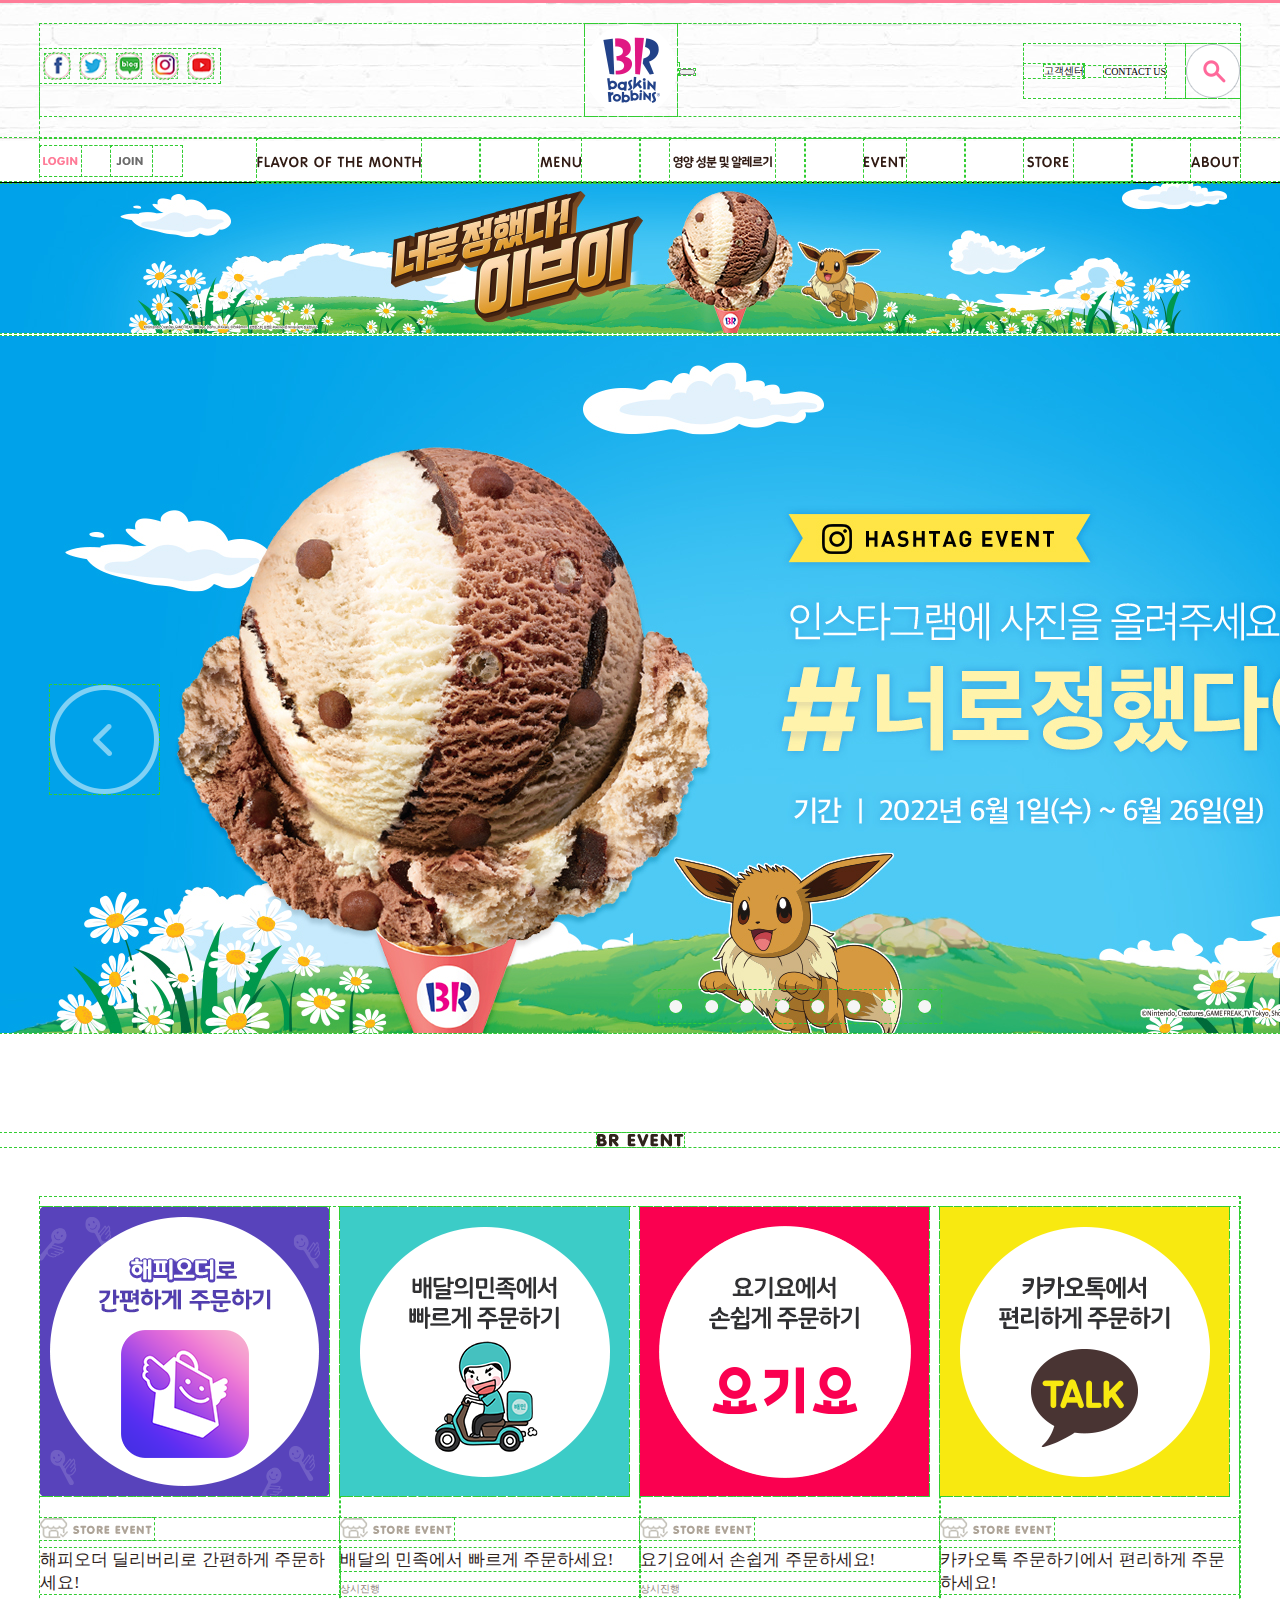
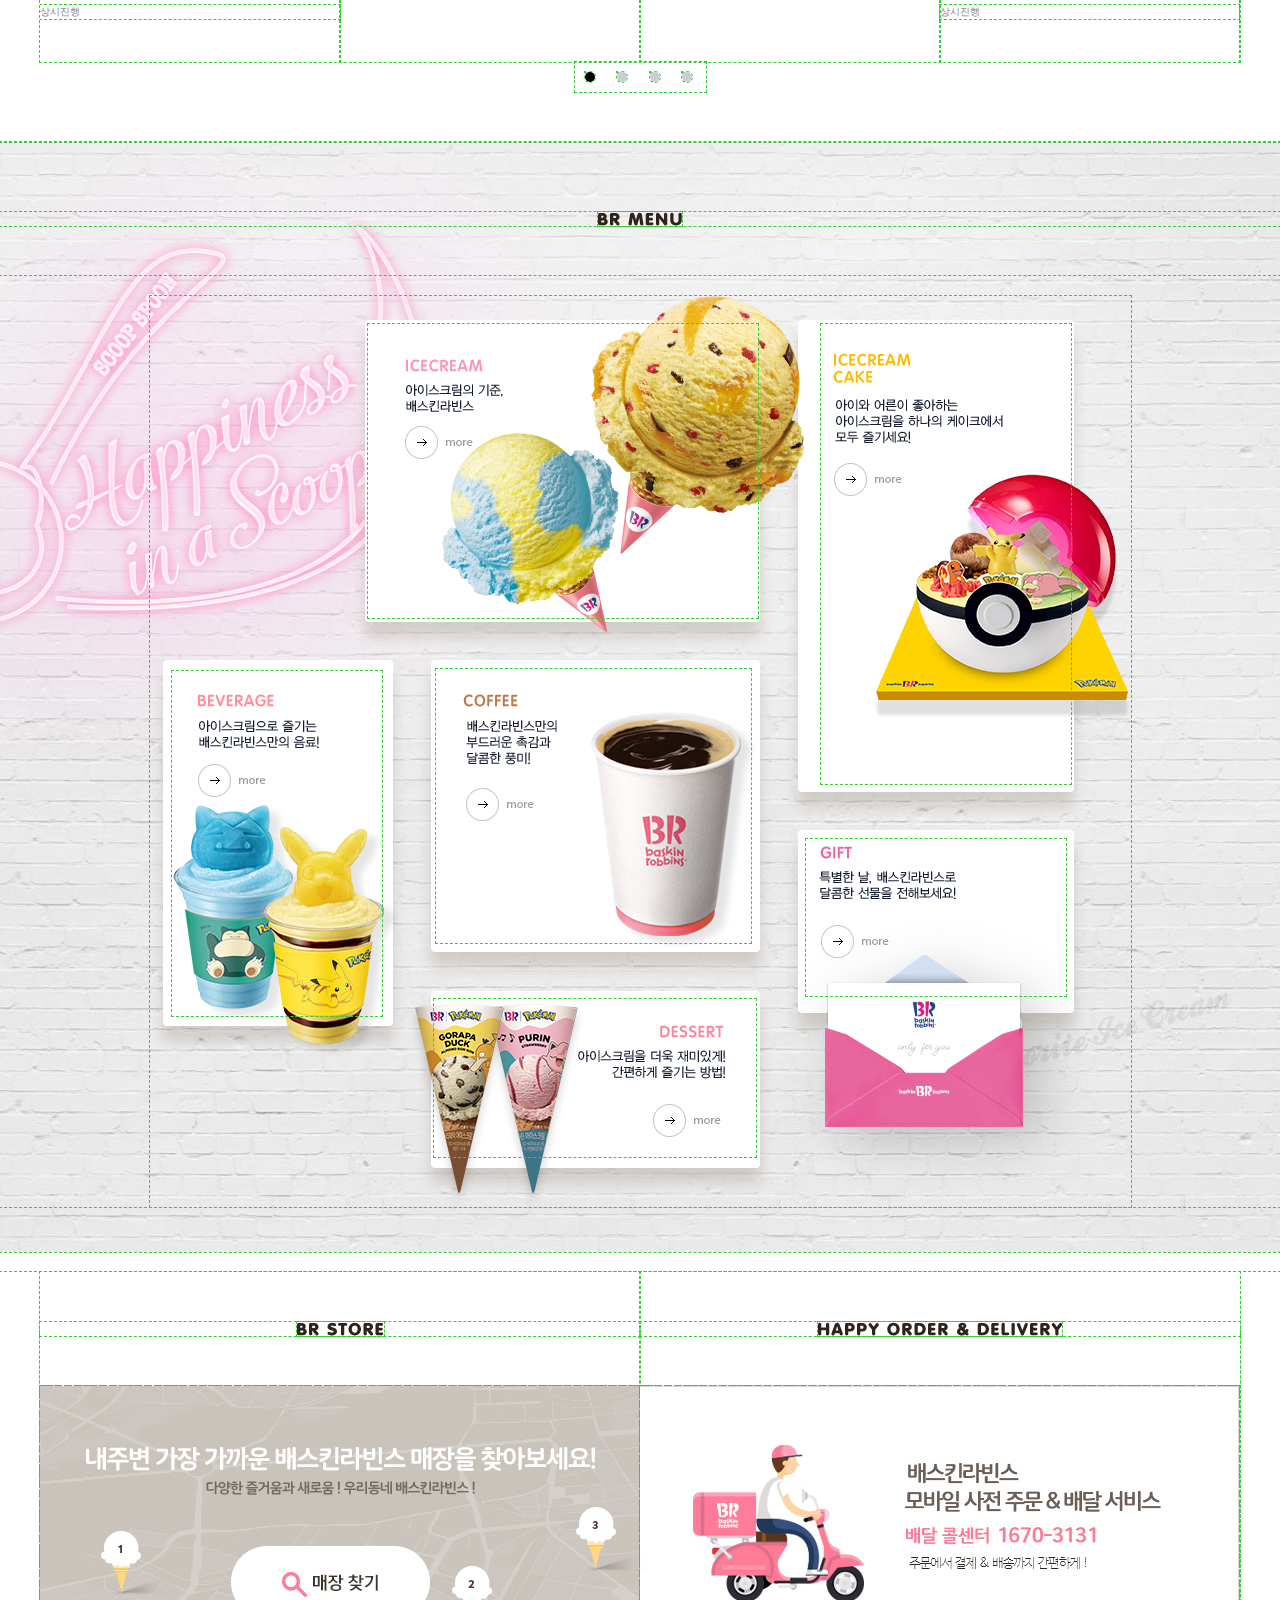
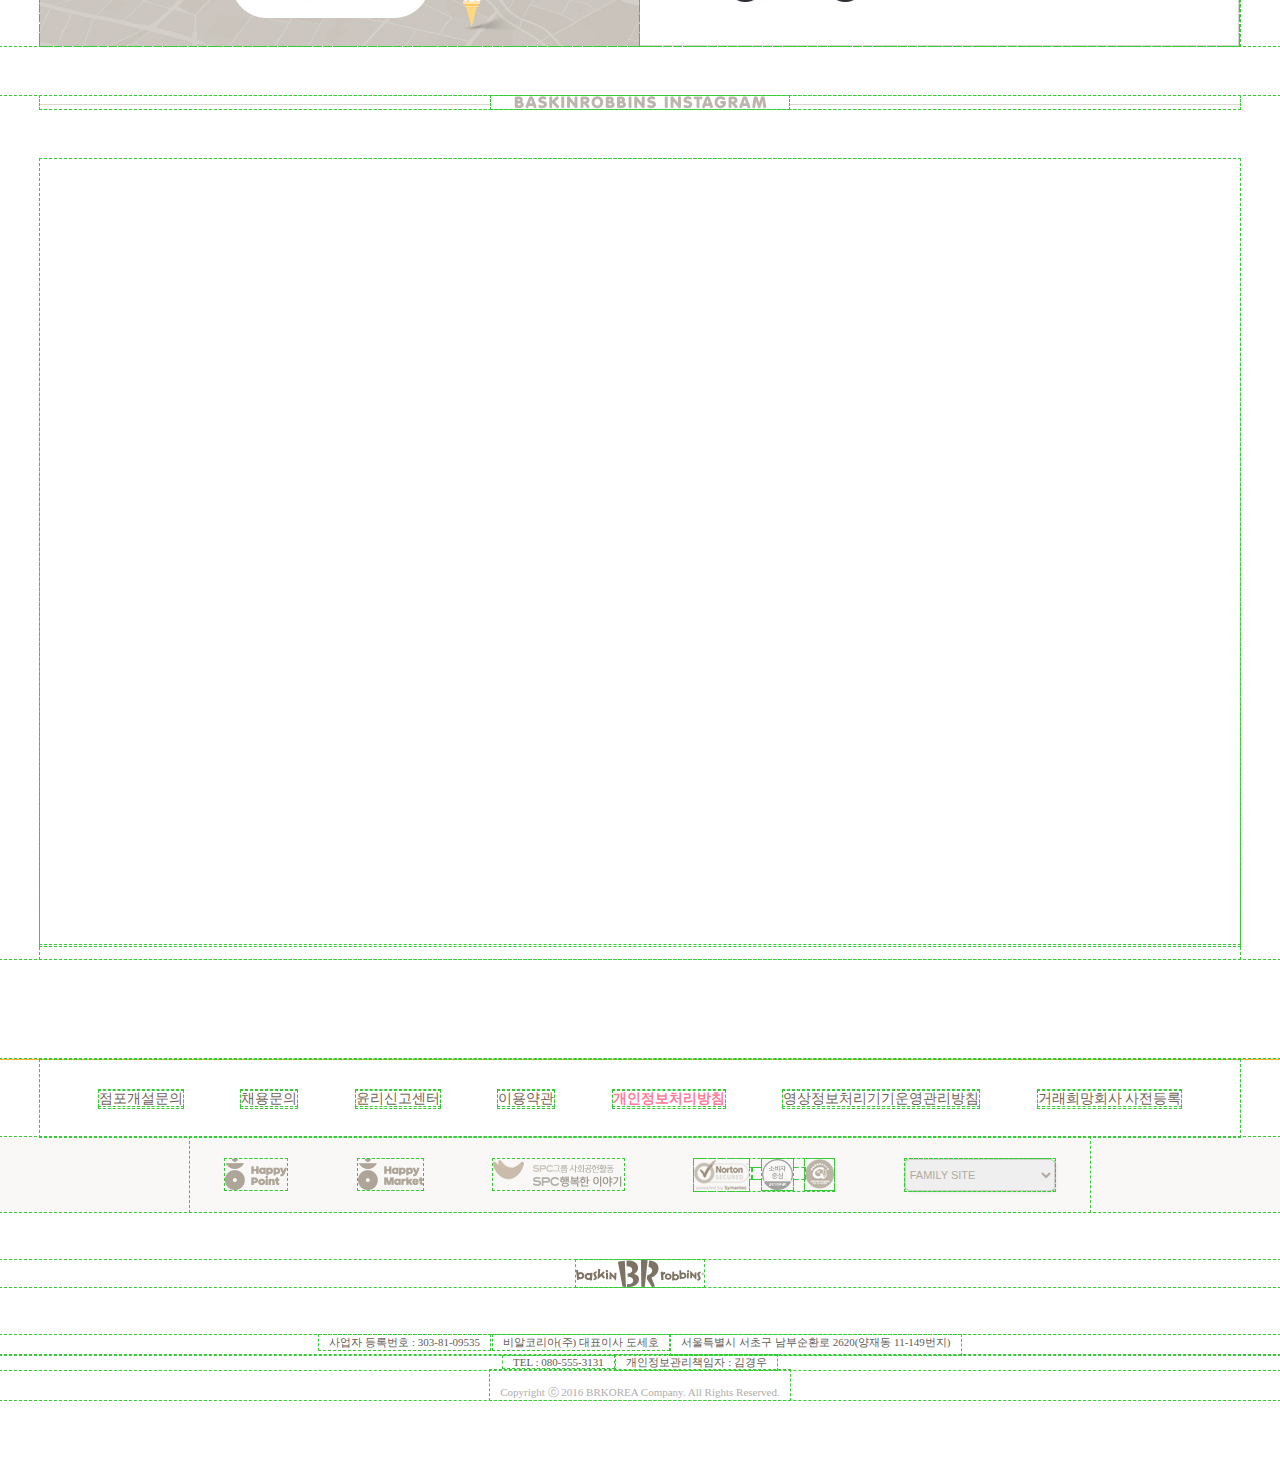
==== index _slide2.html @ e18d82a8 "0617" ====
<!DOCTYPE html>
<html lang="ko">

<head>
    <meta charset="UTF-8">
    <meta name="viewport" content="width=device-width, initial-scale=1.0">
    <title>배스킨라빈스🍧</title>
    <link rel="shortcut icon" sizes="16x16 32x32 64x64" href="./images/favicon.ico">


    <link rel="stylesheet" href="css/main_slide2.css">
    <link rel="stylesheet" href="css/media.css">
    <script src="js/eventContent.js"></script>
    <script src="js/main.js"></script>
    <script src="js/slide2.js"></script>
</head>

<body>
    <!-- 1. 상단영역 : header-->
    <div id="top">
        <header class="ibx top">
            <div class="top_area">
                <!-- 1-1. 로고이미지 -->
                <h1 id="logo">
                    <a href="index.html">
                        <img src="images/logo_baskinrobbins.png" alt="배스킨라빈스로고">
                    </a>
                    <!-- 모바일용 햄버거버튼 -->
                    <button class="ham" onclick="showGNB()"></button>
                </h1>
                <!-- 1-2. SNS : 스프라이츠 이용?-->
                <aside id="sns">
                    <ul class="clb sns">
                        <li>
                            <a href="https://www.facebook.com/baskinrobbinskr/" title="페이스북 바로가기" target="_blank">
                                <!-- 스크린 리더기가 읽을 수 있도록 설정 -->
                                <span class="ir">
                                    페이스북 바로가기
                                </span>
                            </a>
                        </li>
                        <li>
                            <a href="https://twitter.com/BaskinrobbinsKR" title="트위터 바로가기" target="_blank">
                                <span class="ir">
                                    트위터 바로가기
                                </span>
                            </a>
                        </li>
                        <li>
                            <a href="https://blog.naver.com/brgirl31" title="블로그 바로가기" target="_blank">
                                <span class="ir">
                                    블로그 바로가기
                                </span>
                            </a>
                        </li>
                        <li>
                            <a href="https://www.instagram.com/baskinrobbinskorea/" title="인스타그램 바로가기" target="_blank">
                                <span class="ir">
                                    인스타그램 바로가기
                                </span>
                            </a>
                        </li>
                        <li>
                            <a href="https://www.youtube.com/user/baskinrobbinskorea" title="유튜브 바로가기" target="_blank">
                                <span class="ir">
                                    유튜브 바로가기
                                </span>
                            </a>
                        </li>
                    </ul>
                </aside>
                <!-- 1-4. 고객센터메뉴 -->
                <!-- 1-5. 검색창 버튼 -->
                <aside class="tmenu">
                    <ul>
                        <li>
                            <a href="#">고객센터</a>
                        </li>
                        <li>
                            <a href="#">CONTACT US</a>
                        </li>
                        <li>
                            <a href="#">
                                <img src="./images/icon_search.png" alt="검색버튼">
                            </a>
                        </li>
                    </ul>
                </aside>
            </div>

            <!---------  GNB 영역 ----------->
            <div id="gnb">
                <div class="menu_area">
                    <!-- 1-3. 로그인메뉴 : 로그인, 회원가입 -->
                    <nav>
                        <ul class="member">
                            <li>
                                <a href="#">
                                    <span class="ir">
                                        로그인
                                    </span>
                                </a>
                            </li>
                            <li>
                                <a href="#">
                                    <span class="ir">
                                        회원가입
                                    </span>
                                </a>
                            </li>
                        </ul>
                    </nav>

                    <!-- 1-6. GNB메뉴 -->
                    <nav>
                        <ul class="menu">
                            <li>
                                <div class="gibx">
                                    <a href="#">
                                        <span class="ir">FLAVOR OF MONTH</span>
                                    </a>
                                </div>

                                <!-- 서브메뉴 : 이달의 메뉴 이미지  -->
                                <div class="smenu">
                                    <div>
                                        <a href="#"><img src="./images/img_monthly_fom_220531.png" alt="너로정했다이브이">
                                        </a>
                                    </div>
                                </div>

                            </li>
                            <li>
                                <div class="gibx">
                                    <a href="#">
                                        <span class="ir">MENU</span>
                                    </a>
                                </div>

                                <!-- 서브메뉴 -->
                                <div class="smenu">
                                    <ol>
                                        <li>
                                            <a href="#">아이스크림
                                            </a>
                                        </li>
                                        <li>
                                            <a href="#">아이스크림케이크
                                            </a>
                                        </li>
                                        <li>
                                            <a href="#">음료
                                            </a>
                                        </li>
                                        <li>
                                            <a href="#">커피
                                            </a>
                                        </li>
                                        <li>
                                            <a href="#">디저트
                                            </a>
                                        </li>
                                    </ol>
                                </div>

                            </li>
                            <li>
                                <div class="gibx">
                                    <a href="#">
                                        <span class="ir">영양성분 및 알레르기</span>
                                    </a>
                                </div>

                                <!-- 서브메뉴 -->
                                <div class="smenu">
                                    <ol>
                                        <li>
                                            <a href="#">아이스크림
                                            </a>
                                        </li>
                                        <li>
                                            <a href="#">음료
                                            </a>
                                        </li>
                                        <li>
                                            <a href="#">커피
                                            </a>
                                        </li>
                                    </ol>
                                </div>

                            </li>
                            <li>
                                <div class="gibx">
                                    <a href="#">
                                        <span class="ir">EVENT</span>
                                    </a>
                                </div>

                                <!-- 서브메뉴 -->
                                <div class="smenu">
                                    <ol>
                                        <li>
                                            <a href="#">진행중인이벤트
                                            </a>
                                        </li>
                                        <li>
                                            <a href="#">당첨자발표
                                            </a>
                                        </li>
                                    </ol>
                                </div>

                            </li>
                            <li>
                                <div class="gibx">
                                    <a href="#">
                                        <span class="ir">STORE</span>
                                    </a>
                                </div>

                                <!-- 서브메뉴 -->
                                <div class="smenu">
                                    <ol>
                                        <li>
                                            <a href="#">매장찾기
                                            </a>
                                        </li>
                                        <li>
                                            <a href="#">고객센터
                                            </a>
                                        </li>
                                        <li>
                                            <a href="#">단체주문
                                            </a>
                                        </li>
                                    </ol>
                                </div>

                            </li>
                            <li>
                                <div class="gibx">
                                    <a href="#">
                                        <span class="ir">ABOUT</span>
                                    </a>
                                </div>

                                <!-- 서브메뉴 -->
                                <div class="smenu last">
                                    <ol>
                                        <li>
                                            <a href="#">공지사항
                                            </a>
                                        </li>
                                        <li>
                                            <a href="#">보도자료
                                            </a>
                                        </li>
                                        <li>
                                            <a href="#">채용정보
                                            </a>
                                        </li>
                                        <li>
                                            <a href="#">점포개설문의
                                            </a>
                                        </li>
                                        <li>
                                            <a href="#">CONTACT US
                                            </a>
                                        </li>
                                    </ol>
                                </div>
                            </li>


                            <!-- GNB 하단 레이어 -->
                            <div class="gnb_layer">
                                <div class="gnb_bg"></div>
                            </div>
                        </ul>
                    </nav>
                </div>
            </div>
            <!-- 모바일용 GNB 만들기 -->
            <div class="mgnb">
                <nav>
                    <ul>
                        <li>
                            <a href="#">
                                <span class="ir">FLAVOR OF MONTH</span>
                            </a>
                        </li>
                        <li>
                            <a href="#">
                                <span class="ir"></span>
                            </a>
                        </li>
                        <li>
                            <a href="#">
                                <span class="ir">고객센터</span>
                            </a>
                        </li>
                    </ul>
                </nav>
            </div>
        </header>
    </div>
    <!---------- 검색창 ---------------------------->
    <div id="search">
        <div class="search">
            <div class="search_bx">
                <div class="s_input">
                    <form action="process.php" method="post" class="searchBox">
                        <div class="line1">

                            <div class="ib">
                                <label for="pname" class="pname">제품명</label>
                                <select name="psel" id="psel">
                                    <option value="init">전체</option>
                                    <option value="A">아이스크림</option>
                                    <option value="B">아이스크림케이크</option>
                                    <option value="C">음료</option>
                                    <option value="D">커피</option>
                                    <option value="E">디저트</option>
                                    <option value="F">block pack</option>
                                    <option value="G">ready pack</option>
                                </select>
                                <input type="text" name="pname" id="pname" maxlength="20">
                            </div>

                            <div class="ib">
                                <label for="hashtag" class="hashtag">해시태그</label>

                                <input type="text" name="hashtag" id="hashtag">
                                <div class="htit">
                                    <span>
                                        <a href="#">#너로정했다이브이</a>
                                        <a href="#">#이상해씨멜론블라스트</a>
                                        <a href="#">#푸린피치블라스트</a>
                                        <a href="#">#포켓몬더블쿠키샌드</a>
                                    </span>
                                </div>

                            </div>

                        </div>
                        <div class="line2">
                            <div class="ib"><span>알레르기 성분</span></div>
                            <div class="ib chbx">
                                <input type="checkbox" name="egg" id="egg">
                                <label for="egg" class="al">계란</label>
                                <input type="checkbox" name="bean" id="bean">
                                <label for="bean" class="al">대두</label>
                                <input type="checkbox" name="pork" id="pork">
                                <label for="pork" class="al">돼지고기</label>
                                <input type="checkbox" name="peanut" id="peanut">
                                <label for="peanut" class="al">땅콩</label>

                                <input type="checkbox" name="wheat" id="wheat">
                                <label for="wheat" class="al">밀</label>
                                <input type="checkbox" name="peach" id="peach">
                                <label for="peach" class="al">복숭아</label>
                                <input type="checkbox" name="milk" id="milk">
                                <label for="milk" class="al">우유</label>
                                <input type="checkbox" name="none" id="none">
                                <label for="none" class="al">없음</label>
                            </div>
                        </div>


                        <div class="sbtn">
                            <button type="submit">검색</button>
                        </div>
                    </form>
                </div>
            </div>
        </div>
    </div>
    <!----------------------------------------------->

    <!--  메인영역 : main -->
    <div id="cont">
        <main class="ibx cont">
            <!-- 2. 상단 배너 영역 -->
            <div>
                <!-- 2-1. 상단 띠배너 -->
                <div id="main_banner">
                    <a href="#">
                        <!-- <span class="ir">상단띠배너 - 이달의 맛</span> -->
                        <!-- <img src="images/main_banner_june.jpg" alt="이달의맛 배너"> -->
                        <img src="images_m/m_banner_june.jpg" alt="이달의맛 배너">
                    </a>
                </div>
                <!-- 2-2. 슬라이드배너(빌보드배너) -->
                <div id="slide_banner">
                    <section>
                        <!-- 2-2. 슬라이드 배너 이미지 -->
                        <!--슬라이드-->
                        <ul id="slide">
                            <li><img src="images/slide_banner1.png" alt="slide"></li>
                            <li><img src="images/slide_banner2.png" alt="slide"></li>
                            <li><img src="images/slide_banner3.png" alt="slide"></li>
                            <li><img src="images/slide_banner4.png" alt="slide"></li>
                            <li><img src="images/slide_banner5.png" alt="slide"></li>
                            <li><img src="images/slide_banner6.png" alt="slide"></li>
                            <li><img src="images/slide_banner7.png" alt="slide"></li>
                            <li><img src="images/slide_banner8.png" alt="slide"></li>
                        </ul>
                        <!-- 2-3. 좌/우 버튼 -->
                        <div class="abtn">
                            <!-- 이전 버튼 -->
                            <a href="#">
                                <img src="./images/btn_banner_prev.png" alt="이전 버튼">
                            </a>
                            <!-- 이후 버튼 -->
                            <a href="#" class="ab2">
                                <img src="./images/btn_banner_next.png" alt="이후 버튼">
                            </a>
                        </div>
                        <!-- 2-4. 하단 인디케이터 -->
                        <div class="indic">
                            <a href="#">
                                <span class="ir">1번 인디케이터</span>
                            </a>
                            <a href="#">
                                <span class="ir">2번 인디케이터</span>
                            </a>
                            <a href="#">
                                <span class="ir">3번 인디케이터</span>
                            </a>
                            <a href="#">
                                <span class="ir">4번 인디케이터</span>
                            </a>
                            <a href="#">
                                <span class="ir">5번 인디케이터</span>
                            </a>
                            <a href="#">
                                <span class="ir">6번 인디케이터</span>
                            </a>
                            <a href="#">
                                <span class="ir">7번 인디케이터</span>
                            </a>
                            <a href="#">
                                <span class="ir">8번 인디케이터</span>
                            </a>
                        </div>
                    </section>

                </div>
            </div>

            <!-- 3. 이벤트 컨텐츠 -->
            <article class="event">
                <!-- 3-1. 이벤트 타이틀 -->
                <h2>
                    <img src="./images/h_event.png" alt="이벤트">
                </h2>

                <!-- 3-2,3-3. 이벤트 이미지,내용 -->
                <div class="event_list">
                    <!-- 1번째 버튼 -->
                    <ul>
                        <li>
                            <a href="#">
                                <img src="./images/banner_delivery.png" alt="해피오더">
                                <span class="type">
                                    <img src="./images/stit_store.gif" alt="store event">
                                </span>
                                <span class="title">해피오더 딜리버리로 간편하게 주문하세요!</span>
                                <span class="period">상시진행</span>
                            </a>
                        </li>
                        <li>
                            <a href="#">
                                <img src="./images/banner_delivery_bm.png" alt="배달의민족">
                                <span class="type">
                                    <img src="./images/stit_store.gif" alt="store event">
                                </span>
                                <span class="title">배달의 민족에서 빠르게 주문하세요!</span>
                                <span class="period">상시진행</span>
                            </a>
                        </li>
                        <li>
                            <a href="#">
                                <img src="./images/banner_delivery_ygy.png" alt="요기요">
                                <span class="type">
                                    <img src="./images/stit_store.gif" alt="store event">
                                </span>
                                <span class="title">요기요에서 손쉽게 주문하세요!</span>
                                <span class="period">상시진행</span>
                            </a>
                        </li>
                        <li>
                            <a href="#">
                                <img src="images/banner_delivery_kakao.png" alt="카카오톡">
                                <span class="type">
                                    <img src="./images/stit_store.gif" alt="store event">
                                </span>
                                <span class="title">카카오톡 주문하기에서 편리하게 주문하세요!</span>
                                <span class="period">상시진행</span>
                            </a>
                        </li>
                    </ul>
                    <!-- 2번째 버튼 -->
                    <ul>
                        <li>
                            <a href="#">
                                <img src="images/banner2_1.png" alt="제주빙수3종">
                                <span class="type">
                                    <img src="./images/stit_store.gif" alt="store event">
                                </span>
                                <span class="title">배스킨라빈스 제주 빙수 3종 출시!</span>
                                <span class="period">상시진행</span>
                            </a>
                        </li>
                        <li>
                            <a href="#">
                                <img src="images/banner2_2.png" alt="기아멤버스할인">
                                <span class="type">
                                    <img src="./images/stit_store.gif" alt="store event">
                                </span>
                                <span class="title">기아 멤버스 최대 50% 제휴 혜택</span>
                                <span class="period">상시진행</span>
                            </a>
                        </li>
                        <li>
                            <a href="#">
                                <img src="images/banner2_3.png" alt="제휴혜택">
                                <span class="type">
                                    <img src="./images/stit_online.gif" alt="store event">
                                </span>
                                <span class="title">2022 배스킨라빈스 특별한 제휴혜택</span>
                                <span class="period">상시진행</span>
                            </a>
                        </li>
                        <li>
                            <a href="#">
                                <img src="images/banner2_4.png" alt="콜드브루오트라떼">
                                <span class="type">
                                    <img src="./images/stit_online.gif" alt="store event">
                                </span>
                                <span class="title">고소한 오트밀크와 깔끔한 콜드브루의 만남, 콜드브루 오트라떼 출시</span>
                                <span class="period">상시진행</span>
                            </a>
                        </li>
                    </ul>
                    <!-- 3번째 버튼 -->
                    <ul>
                        <li>
                            <a href="#">
                                <img src="./images/banner3_1.png" alt="KT할인">
                                <span class="type">
                                    <img src="./images/stit_store.gif" alt="store event">
                                </span>
                                <span class="title">KT 멤버십 고객이라면 누구나 파인트 30% 할인!</span>
                                <span class="period">상시진행</span>
                            </a>
                        </li>
                        <li>
                            <a href="#">
                                <img src="./images/banner3_2.png" alt="Mpoint 50%사용">
                                <span class="type">
                                    <img src="./images/stit_store.gif" alt="store event">
                                </span>
                                <span class="title">현대카드 M포인트 50% 사용</span>
                                <span class="period">상시진행</span>
                            </a>
                        </li>
                        <li>
                            <a href="#">
                                <img src="images/banner3_3.png" alt="배스킨라빈체">
                                <span class="type">
                                    <img src="./images/stit_store.gif" alt="store event">
                                </span>
                                <span class="title">2018 한글날 기념 무료 글꼴 공개! 배스킨라빈스체</span>
                                <span class="period">상시진행</span>
                            </a>
                        </li>
                        <li>
                            <a href="#">
                                <img src="./images/banner3_4.png" alt="텀블러할인">
                                <span class="type">
                                    <img src="./images/stit_online.gif" alt="store event">
                                </span>
                                <span class="title">1회용 컵 사용 줄이기 안내</span>
                                <span class="period">상시진행</span>
                            </a>
                        </li>
                    </ul>

                    <!-- 4번째 버튼 -->
                    <ul>
                        <li>
                            <a href="#">
                                <img src="./images/banner4.png" alt="BEST 칭찬 점포">
                                <span class="type">
                                    <img src="./images/stit_store.gif" alt="store event">
                                </span>
                                <span class="title">2022년 1분기 고객 BEST 칭찬점포 안내</span>
                                <span class="period"></span>
                            </a>
                        </li>
                    </ul>

                    </ul>
                </div>

                <!-- 3-4. 인디케이터 -->
                <div class="e_indi">
                    <a href="#none">
                        <span class="ir">1번</span>
                    </a>
                    <a href="#none">
                        <span class="ir">2번</span>
                    </a>
                    <a href="#none">
                        <span class="ir">3번</span>
                    </a>
                    <a href="#none">
                        <span class="ir">4번</span>
                    </a>
                </div>
            </article>

            <!-- 3-5. 메뉴컨텐츠 : 메뉴이동 영역 -->
            <article class="menu_ct">
                <!-- 타이틀 -->

                <h2>
                    <img src="./images/h_menu.png" alt="메뉴타이틀">
                </h2>

                <!-- 이미지 영역 -->
                <div class="m_img">
                    <div class="mbx">
                        <img src="./images/img_menu_list_220429.png" alt="메뉴리스트 이미지">
                        <a href="#" class="icecream"></a>
                        <a href="#" class="cake"></a>
                        <a href="#" class="beverage"></a>
                        <a href="#" class="coffee"></a>
                        <a href="#" class="gift"></a>
                        <a href="#" class="dessert"></a>
                    </div>
                </div>

            </article>

            <!-- 스토어 & 딜리버리 영역 -->
            <article id="str_dv">
                <div class="clb str_dv">
                    <section class="store">
                        <h2>
                            <img src="./images/h_store.png" alt="스토어 타이틀">
                        </h2>
                        <div class="sd_img">
                            <a href="#">
                                <img src="./images/img_store.jpg" alt="매장찾기">
                            </a>
                        </div>
                    </section>
                    <section class="delievery">
                        <h2>
                            <img src="./images/h_happyorder_delivery.png" alt="해피오더딜리버리 타이틀">
                        </h2>
                        <div class="sd_img">
                            <a href="#">
                                <img src="./images/img_happyorder_delivery.png" alt="해피오더딜리버리 타이틀">
                            </a>
                        </div>
                    </section>
                </div>
            </article>

            <!-- 인스타그램 -->
            <article class="insta">
                <!-- 3-8. 타이틀 영역 -->
                <div class="itit">
                    <h2>
                        <img src="./images/tit_sns.png" alt="배스킨라빈스 인스타그램">
                    </h2>
                </div>
                <div class="ict">
                    <div class="attractt-container" data-idx="0" data-code="LEDo66DdnaG4Rdw" data-board="grid">

                        <iframe title="Attractt - UGC 디지털 마케팅 솔루션" scrolling="no" frameborder="0"
                            src="https://www.attractt.com/embed/grid/LEDo66DdnaG4Rdw?loc=http://www.baskinrobbins.co.kr/&amp;target=attractt-ifm-0"
                            id="attractt-ifm-0"
                            style="width: 1200px; height: 785px; overflow: hidden; border: 0px;"></iframe></div>
                </div>

            </article>
        </main>
    </div>

    <!-- 4. 하단영역 : footer -->
    <div id="info">
        <footer class="ibx info">

            <!-- 4-1. 하단메뉴 -->
            <div class="fmenu">
                <ul>
                    <li>
                        <a href="#">점포개설문의</a>
                    </li>
                    <li>
                        <a href="#">채용문의</a>
                    </li>
                    <li>
                        <a href="#">윤리신고센터</a>
                    </li>
                    <li>
                        <a href="#">이용약관</a>
                    </li>
                    <li>
                        <a href="#">개인정보처리방침</a>
                    </li>
                    <li>
                        <a href="#">영상정보처리기기운영관리방침</a>
                    </li>
                    <li>
                        <a href="#">거래희망회사 사전등록</a>
                    </li>

                </ul>
            </div>

            <!-- 4-2. 브랜드 아이콘 -->
            <div class="bicon">
                <div class="bicon_bx">
                    <a
                        href="https://www.happypointcard.com/page/main/index.spc;jsessionid=FCBB1181C146A71AD1192E5239694E1F">
                        <img src="./images/btn_happypoint.png" alt="해피포인트">
                    </a>
                    <a href="http://m.celectory.com/mobile/gift/recommend?">
                        <img src="./images/btn_happymarket.png" alt="해피마켓">
                    </a>
                    <a href="http://www.spc.co.kr/contributionAll">
                        <img src="./images/btn_spc_story.png" alt="SPC이야기">
                    </a>
                    <div class="micon">
                        <a href="#">
                            <img src="./images/btn_norton.gif" alt="노튼">
                        </a>
                        <a href="https://www.kca.go.kr/ccm/">
                            <img src="./images/btn_ccm_2.png" alt="한국소비자원" id="ccm">
                        </a>
                        <a href="https://knqa.ksa.or.kr/knqa/2276/subview.do">
                            <img src="./images/btn_ksa.png" alt="국가품질">
                        </a>
                    </div>
                    <!-- 4-5. 패밀리사이트 바로가기 -->
                    <div class="sel">
                        <select name="Family Site" id="fs" onchange="window.open(value,'_blank');">
                            <option selected="" disabled="">FAMILY SITE</option>

                            <option value="http://www.dunkindonuts.co.kr/">던킨도너츠</option>

                            <option value="https://www.paris.co.kr/">파리바게트</option>

                            <option value="https://spcsamlip.co.kr/">삼립</option>

                            <option value="https://www.caffe-pascucci.co.kr/index.asp">파스쿠찌</option>
                        </select>
                    </div>
                </div>
            </div>

            <!-- 4-3. 하단 로고 -->
            <div class="f_logo">
                <img src="./images/footer_logo.png" alt="로고">
            </div>

            <!-- 4-4. 하단 주소정보 -->
            <div class="addr">
                <div>
                    <p>사업자 등록번호 : 303-81-09535</p>
                    <p>비알코리아(주) 대표이사 도세호</p>
                    <address>
                        서울특별시 서초구 남부순환로 2620(양재동 11-149번지)
                    </address>
                </div>
                <div>
                    <p>TEL : 080-555-3131 </p>
                    <p>개인정보관리책임자 : 김경우</p>
                </div>
                <p>Copyright ⓒ 2016 BRKOREA Company. All Rights Reserved.</p>

            </div>
        </footer>
    </div>
</body>

</html>
---- css/main_slide2.css ----
@charset "utf-8";

/* 2. 메인영역 CSS */

@import url(core.css);
@import url(common.css);
@import url(reset.css);

body *{
    outline: 1px dashed limegreen;
}

.cont{
     /* 화면채움! */
     width: auto;

     /* 높이값 변경 - 상단영역 겹치므로 뺄필요없음 */
     /* height: 100vh; */
     box-sizing: border-box;
}

/************* 상단 배너 영역 시작 **************************/
/* 2-1. 상단 띠배너 : #main_banner */
#main_banner {
    width: 100%;
    /* background-color:#00A2EA ; */
    margin-bottom: 3px;
    text-align: center;
}
#main_banner a{
    display: block;
    /* width: 1200px; */
    height: 150px;
    
    /* max-width: 100%; */
    /* margin: 0 auto; */
    /* 색이반고윙/크  */
    background: #00A2EA url(../images/main_banner_june.jpg) no-repeat 50% 0;
}

#main_banner img{
    display: none;
}
#slide_banner{
    /* position: relative; */
    /* 자식 : .slide_banner li(배너이미지), .btns(좌/우버튼) */
    width: 1600px;
    height: 697px;
    margin: 0 auto;
}
#slide_banner section {
    /*슬라이드부모*/
    position: relative;
    width: 100%;
    height: 697px;
    float: left;
    overflow: hidden;
    /*넘치는 자식요소 숨기기*/
    /*    border: 2px solid red;*/
    box-sizing: border-box;
}

/* 2-2. 슬라이드 배너 : #slide */
#slide {
    display: flex;
    /* 플렉스박스!!! */

    /*사진을 싸고 있는 슬라이드*/
    position: absolute;
    top: 0;
    left: 0;
    width: 100%;
    height: 100%;
}

#slide li {
    flex-shrink: 0;
    /* 부모박스크기만큼 줄어들지 않음 -> 0 */
    flex-basis: 100%;
    /* 가로크기를 부모박스 크기에 맞춤! */
    /* height 값은 flex박스 자식요소에서
    등분할시 자동 100%임! */
}

#slide li img {
    /*이미지는 박스에 맞춤!*/
    width: 100%;
    height: 100%;
    object-fit: cover;
    /* 이미지 비율유지 채우기! */
}

/******* 2-3. 좌/우버튼 ********/
.abtn a{
    position: absolute;
    /* 부모 : #slide_banner */
    top: 50%;
}
.abtn a:first-child{
    left: 50px;
}
.abtn a:last-child{
    right: 50px;
}

/******** 2-4. 하단 인디케이터 ********/
.indic{
    position: absolute;
    /* 부모 : #slide_banner */
    bottom: 10px;
    left: 50%;
    /* width: 300px; */
    /* height: 35px; */
    transform: translateX(-50%);
}
.indic a{
    display: inline-block;
    width: 13px;
    height: 13px;
    border-radius: 50%;
    background-color: whitesmoke;
    margin: 10px;
    cursor: auto;
    /* transition: background-color .2s, scale .2s; */
}

.indic .on{
    transform: scale(1.1);
    background-color: black;
}

/* .indic a:hover{
    transform: scale(1.1);
    background-color: black;
} */

/********************** 상단 배너 영역 끝 **********************/
/* 이벤트,메뉴,스토어딜리버리 타이틀 공통 */
article h2{
    text-align: center;
    margin: 50px 0;
}

/******** 이벤트 컨텐츠 ********/
.event{
    /* height: 800px; */
    /* -> 이벤트 이미지 조절 후 설정 */
    padding: 50px 0;
}
/* 3-1. 이벤트 타이틀 */
/* .event h2{
    text-align: center;
    margin: 50px 0;
} */

/* 3-2,3-3. 이벤트 이미지, 내용 영역 */
.event_list{
     position: relative;
    width: 1200px;
    height: 465px;
    margin: 0 auto;
    overflow: hidden;

}

.event_list ul{
    position: absolute;
    top: 0;
    left: 0;
    width: 100%;
}

.event_list ul:nth-child(1)~ul{
    position: absolute;
    top: 0;
    left: 100%;
    width: 100%;
}

.event_list li{
    float:left;
    width: 300px;
    height: 465px;
    box-sizing: border-box;
    margin-top: 10px;
}


/* 3-3. 이벤트 내용 */
.event_list span{
    display: block;
}
.event_list .type{
    margin: 22px 0 8px 0;
}
.event_list .title{
    color: #2f231c;
    font-size: 17px;
    line-height: 23px;
}
.event_list .period{
    margin: 11px 0;
    font-weight: 300;
    color: #948780;
}

/* 3-4. 이벤트 인디케이터 */
.e_indi{
    width: 131px;
    /* height: 35px; */
    margin: 0 auto;
}
.e_indi a{
    display: inline-block;
    width: 10px;
    height: 10px;
    border-radius: 50%;
    background-color: #cdccd5;
    margin: 10px;
    transition: background-color .2s, scale .2s;
}

.e_indi a:hover{
    transform: scale(1.2);
    background-color: black;
}

.event_list a>img{
    /* 속시이지 */
    transition: transform .2s ease-out ;
}

/* 이벤트 이미지 마우스 오버 */
.event_list a>img:hover{
    transform: rotate(5deg);
    animation: eventAni .4s ease-in-out .2s infinite alternate;
}

@keyframes eventAni {
    0%{
        transform: rotate(5deg);
    }
    100%{
        transform: rotate(-5deg);
    }
}

/****** 3-4. 메뉴 컨텐츠 : .menu_ct ********/

.menu_ct{
    height: 1070px;
    background: url(../images/bg_menu.jpg) no-repeat 50% 0;
    padding: 20px 0;
}
/* 메뉴 컨텐츠 타이틀  */
/* .menu_ct h2{
    text-align: center;
    margin-bottom: 70px;
} */

/* 메뉴 컨텐츠 이미지 */
.m_img{
    padding-top: 20px;
}
.m_img .mbx{
    position: relative;
    /* 자식 : a태그들 */
    width: 981px;
    height: 911px;
    margin: 0 auto;
}


/* 메뉴 컨텐츠 클릭 영역 */
.menu_ct .m_img a{
    position: absolute;
    /* 부모 : .mbx */
}

.m_img .icecream{
    top: 28px;
    left: 218px;
    width: 390px;
    height: 294px;
}

.m_img .cake{
    top: 28px;
    right: 60px;
    width: 250px;
    height: 460px;
}
.m_img .beverage{
    top: 375px;
    left: 22px;
    width: 210px;
    height: 345px;
}
.m_img .coffee{
    top: 373px;
    left: 286px;
    width: 315px;
    height: 274px;
}
.m_img .gift{
    bottom: 211px;
    right: 65px;
    width: 260px;
    height: 157px;
}
.m_img .dessert{
    bottom: 50px;
    left: 284px;
    width: 322px;
    height: 158px;
}
.m_img a:hover{
   
}

/****** 매장 & 배달 컨텐츠 영역 *******/
#str_dv{
    margin-top: 20px;
    margin-bottom: 50px;
}
.str_dv{
    width: 1200px;
    margin: 0 auto;
}

/* 3-6. 타이틀 영역 */
/* .str_dv h2{
    text-align: center;
    margin: 50px 0;
} */

/*3-7. 스토어 배달 영역 */
.str_dv section{
    width: 50%;
    float: left;
}

/********** 인스타그램 영역 ***************/
/* 3-8. 타이틀 영역 */

.insta .itit{
    position: relative;
    width: 1200px;
    margin: 0 auto;
}

.insta h2::before{
    content: '';
    display: block;
    position: absolute;
    top: 8px;
    left: 0;
    width: 100%;
    height: 1px;
    background: #dcd7d1;
    z-index: -1;
}

.insta .ict{
    height: 800px;
    max-width: 1200px;
    margin:0 auto 100px ;

}
---- css/media.css ----
@charset "utf-8";


/************** 1200px 이하 미디어쿼리 시작 **************/
@media screen and (max-width:1200px) {
.ibx{
    width: 100%;
}

 #sns,.tmenu,#gnb,.smenu {
    display: none;
}

.top {
    padding-top: 0;
    background: none;
    border-top:none;
    border-bottom: 1px solid #3f291a;
   
    box-sizing: border-box;
}
.top_area{
    height: 77px;
    width: 100%;

}

.top #logo{
    line-height: 77px;
}
#logo img{
    width: 55px;
}
/* .mgnb{
    display: block;
} */

/* 모바일용 햄버거버튼 */
.ham{
    position: absolute;
    top: 30px;
    right: 20px;
    border: none;
    width: 22px;
    height: 18px;
    background: url(../images_m/btn_menu.png) no-repeat 0 0;
    background-size: auto 18px;
  }
  /* 햄버거 버튼 모양 가상요소로 문자넣기
  이유: x버튼으로 변경가능하도록 하려고 */


}

/************** 1200px 이하 미디어쿼리 끝 **************/

@media screen and (max-width: 720px) {
    .ibx{
        max-width: 720px;
        margin: 0 auto;
    }
    #main_banner img:first-child{
        display: none;
    }
    #main_banner img:last-child{
        display: block;
        max-width: 100%;
    }
      
}
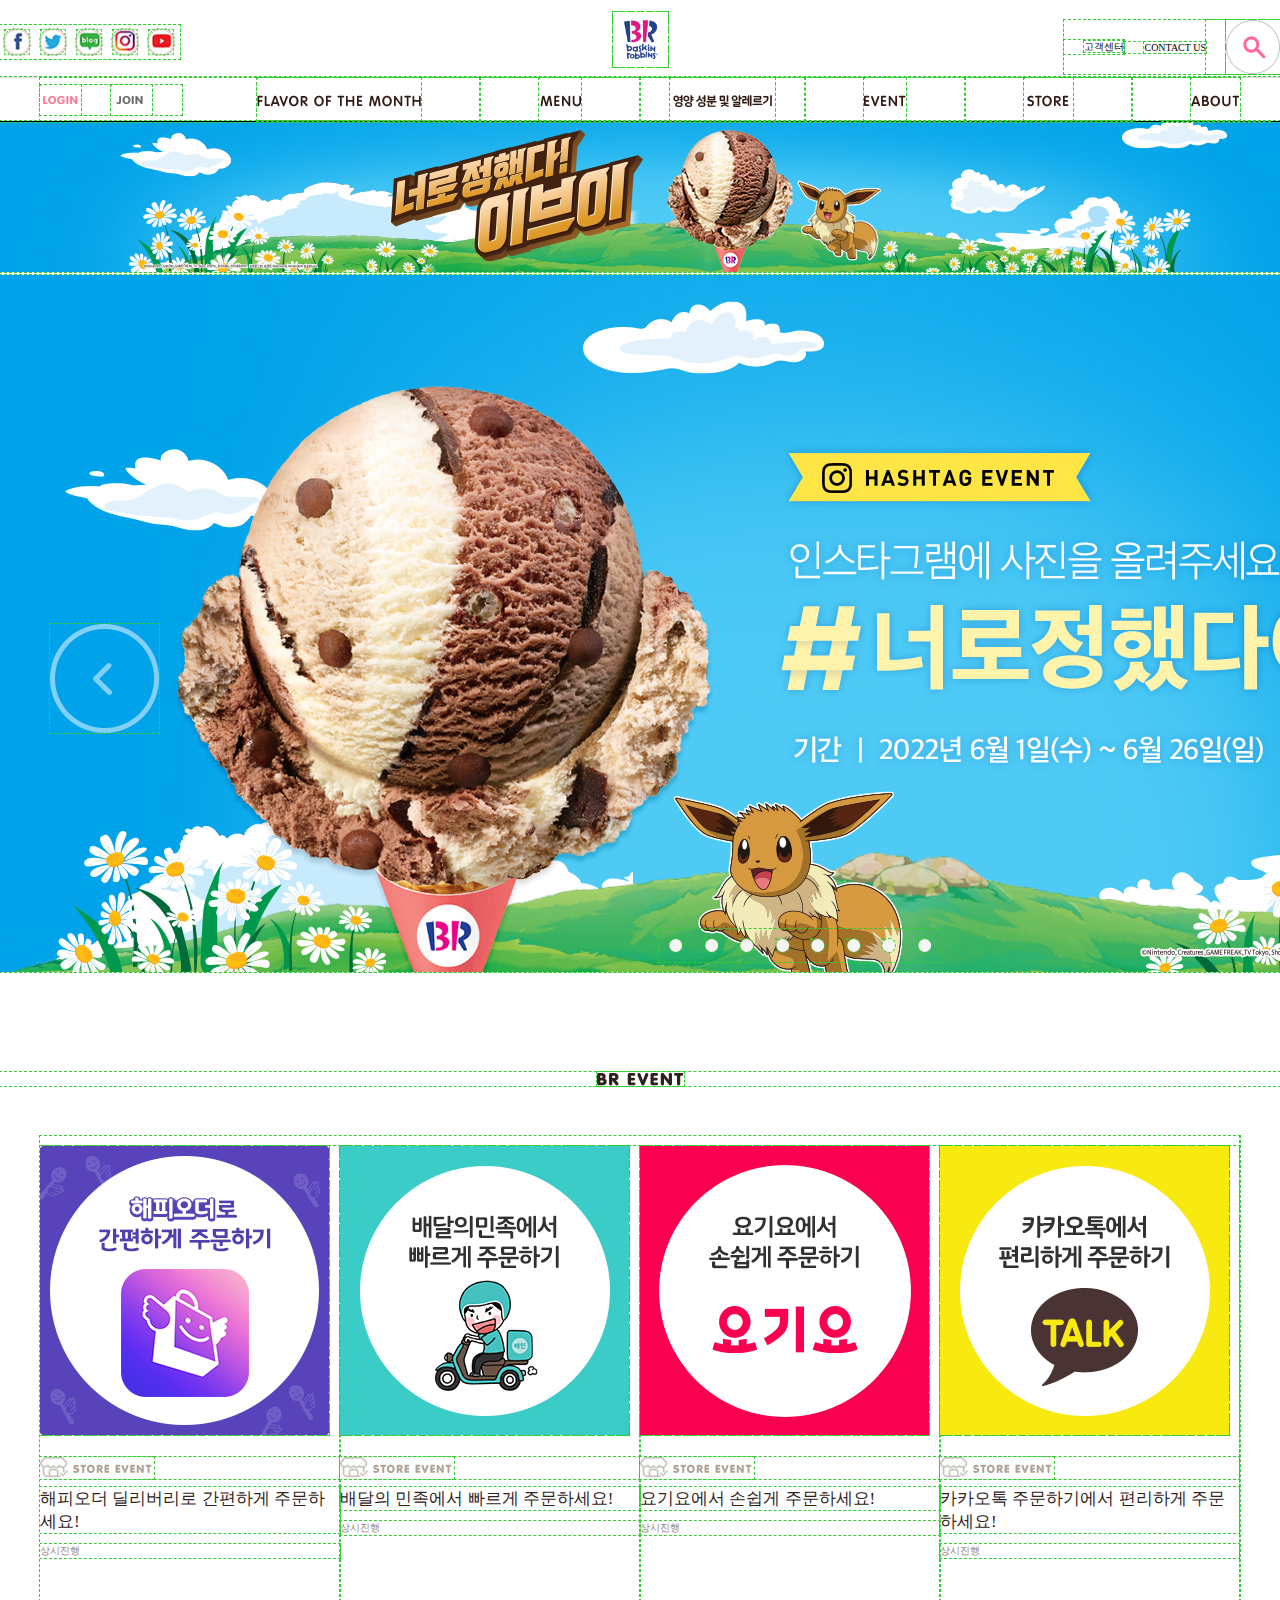
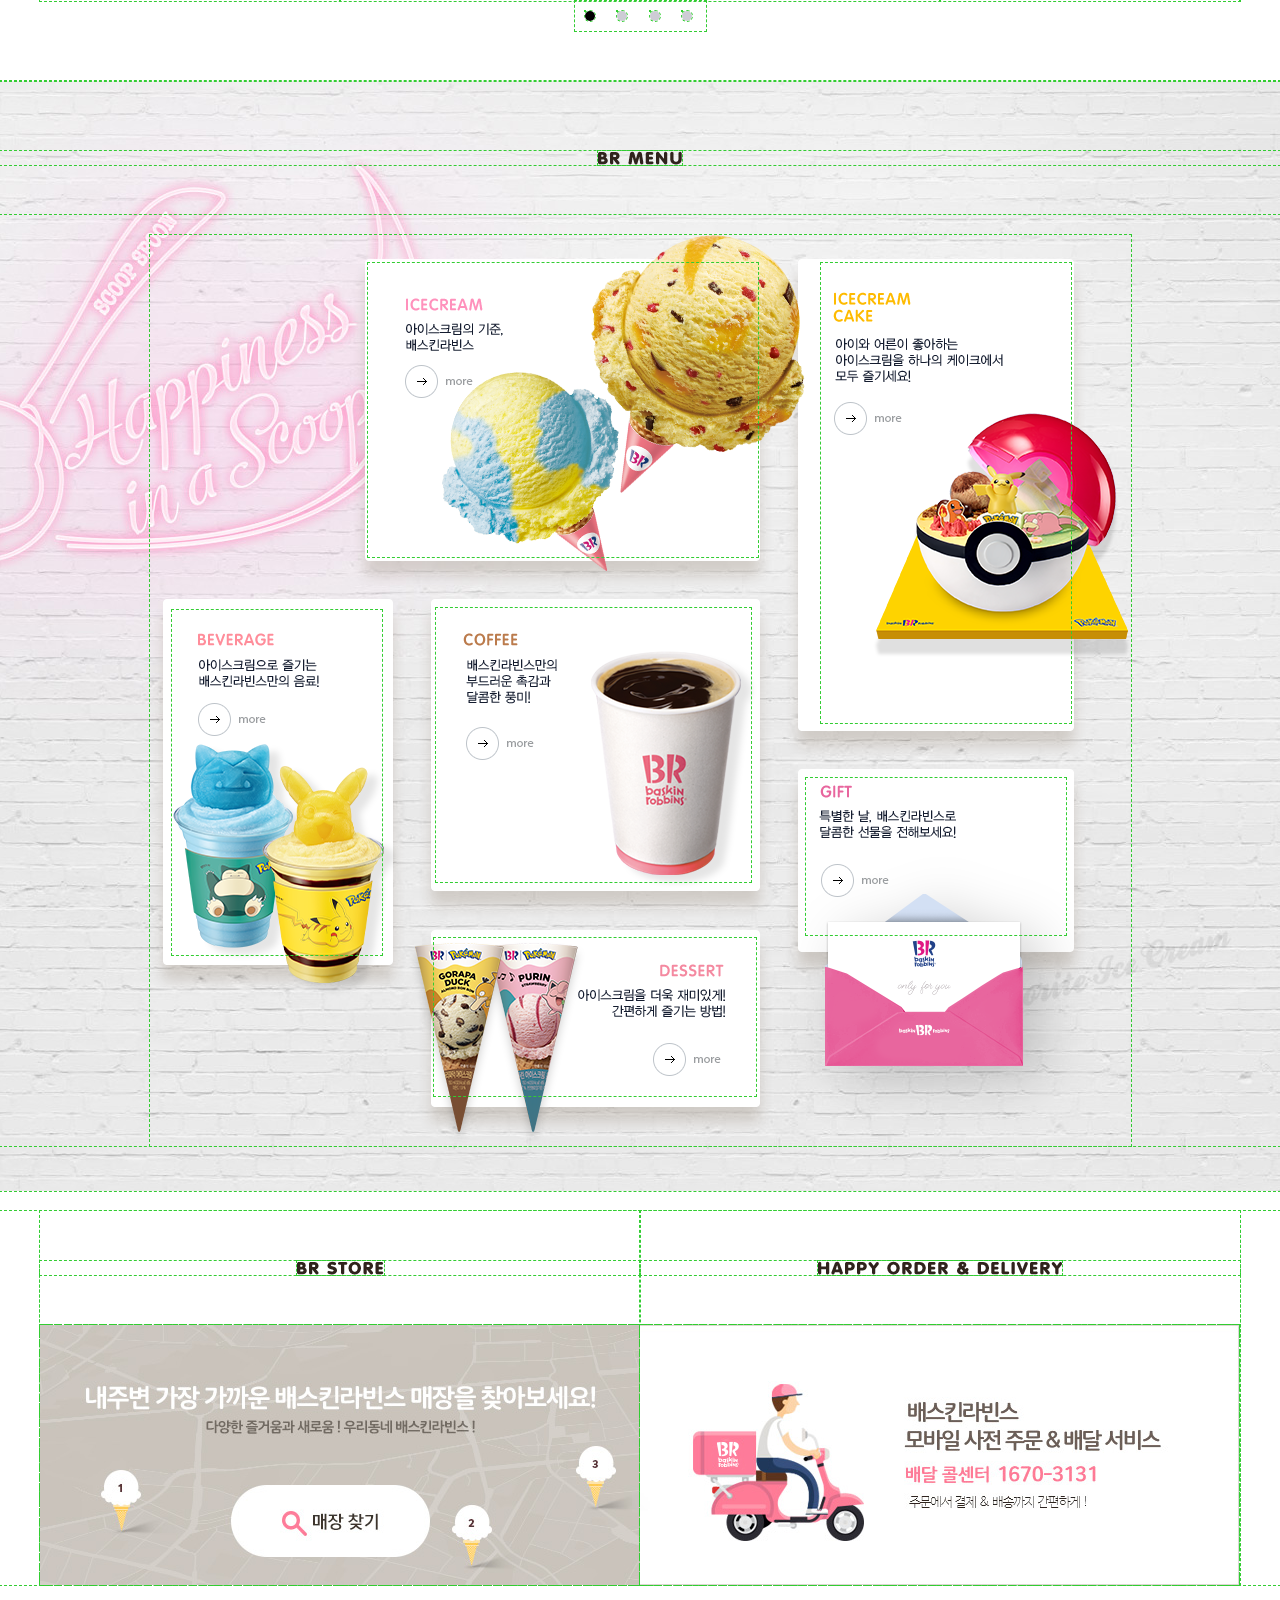
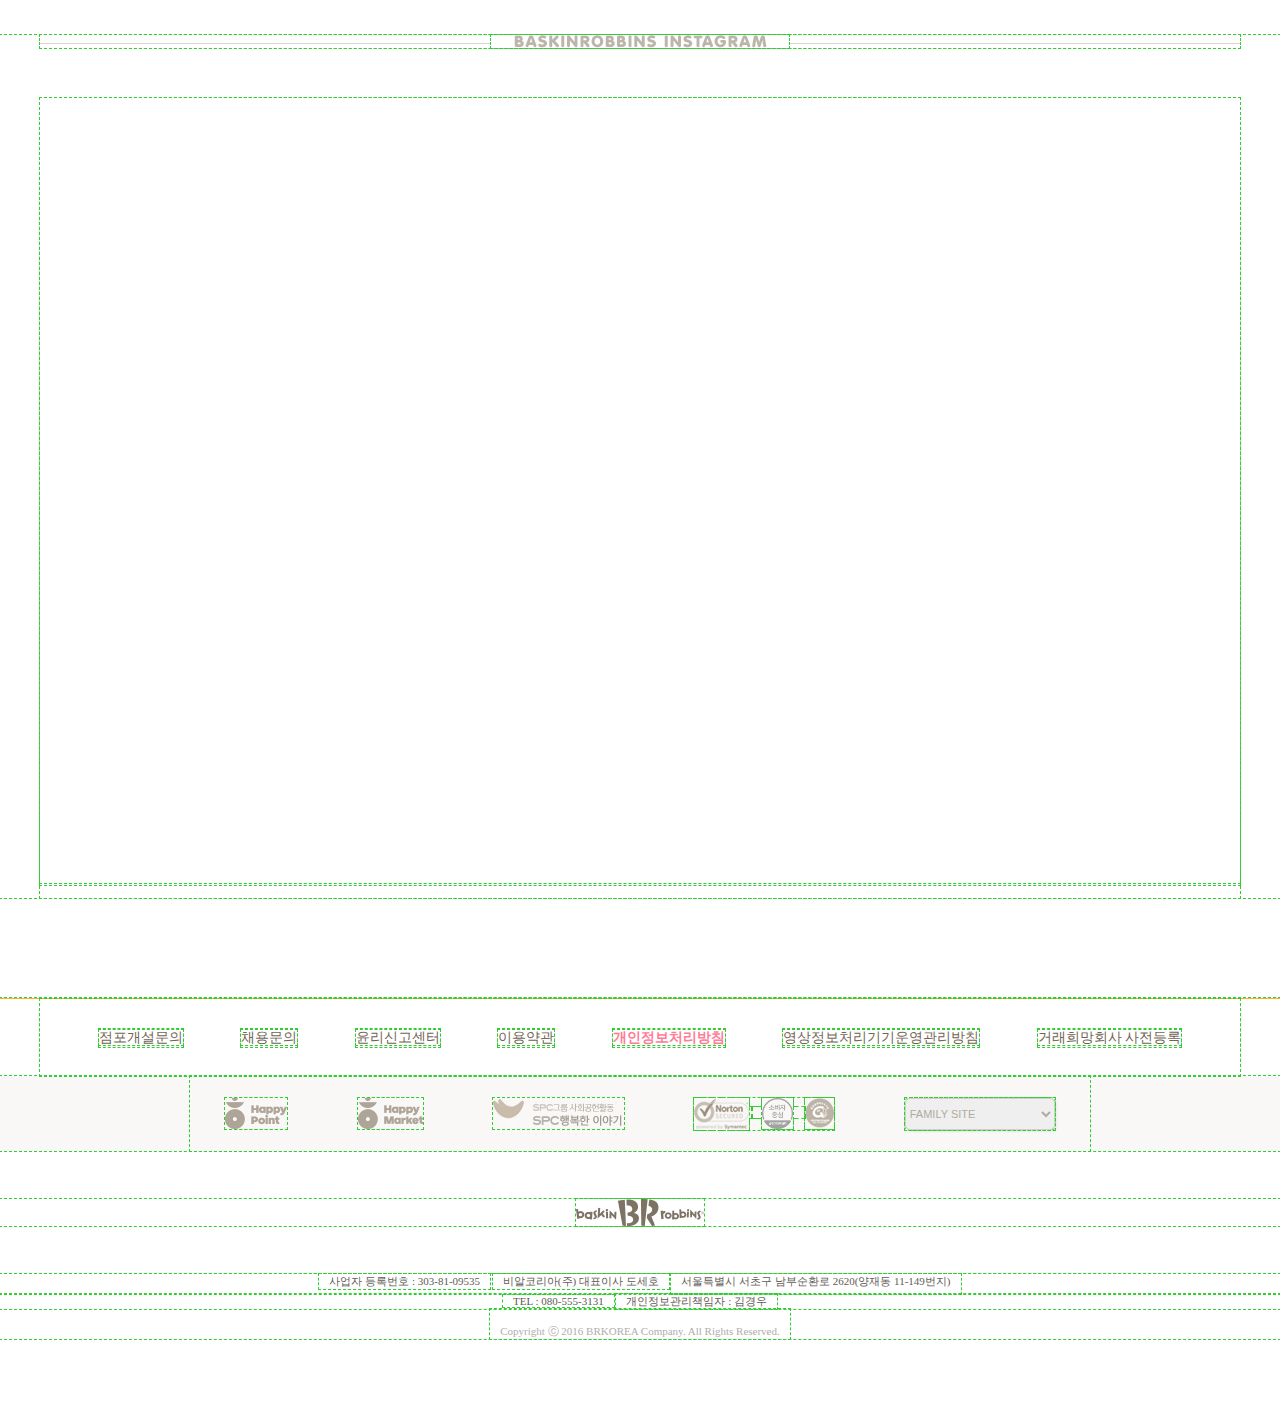
==== commit c308b667: "0620" ====
--- a/index _slide2.html
+++ b/index _slide2.html
@@ -26,7 +26,7 @@
                         <img src="images/logo_baskinrobbins.png" alt="배스킨라빈스로고">
                     </a>
                     <!-- 모바일용 햄버거버튼 -->
-                    <button class="ham" onclick="showGNB()"></button>
+                    <button class="ham on"></button>
                 </h1>
                 <!-- 1-2. SNS : 스프라이츠 이용?-->
                 <aside id="sns">
@@ -386,9 +386,9 @@
                 <!-- 2-1. 상단 띠배너 -->
                 <div id="main_banner">
                     <a href="#">
-                        <!-- <span class="ir">상단띠배너 - 이달의 맛</span> -->
+                        <span class="ir">상단띠배너 - 이달의 맛</span>
                         <!-- <img src="images/main_banner_june.jpg" alt="이달의맛 배너"> -->
-                        <img src="images_m/m_banner_june.jpg" alt="이달의맛 배너">
+                        <!-- <img src="images_m/m_banner_june.jpg" alt="이달의맛 배너"> -->
                     </a>
                 </div>
                 <!-- 2-2. 슬라이드배너(빌보드배너) -->
@@ -396,7 +396,7 @@
                     <section>
                         <!-- 2-2. 슬라이드 배너 이미지 -->
                         <!--슬라이드-->
-                        <ul id="slide">
+                        <ul class="slide">
                             <li><img src="images/slide_banner1.png" alt="slide"></li>
                             <li><img src="images/slide_banner2.png" alt="slide"></li>
                             <li><img src="images/slide_banner3.png" alt="slide"></li>
@@ -405,6 +405,16 @@
                             <li><img src="images/slide_banner6.png" alt="slide"></li>
                             <li><img src="images/slide_banner7.png" alt="slide"></li>
                             <li><img src="images/slide_banner8.png" alt="slide"></li>
+                        </ul>
+                        <ul class="slide ms">
+                            <li><img src="images_m/slide_banner1.png" alt="slide"></li>
+                            <li><img src="images_m/slide_banner2.png" alt="slide"></li>
+                            <li><img src="images_m/slide_banner3.png" alt="slide"></li>
+                            <li><img src="images_m/slide_banner4.png" alt="slide"></li>
+                            <li><img src="images_m/slide_banner5.png" alt="slide"></li>
+                            <li><img src="images_m/slide_banner6.png" alt="slide"></li>
+                            <li><img src="images_m/slide_banner7.png" alt="slide"></li>
+                            <li><img src="images_m/slide_banner8.png" alt="slide"></li>
                         </ul>
                         <!-- 2-3. 좌/우 버튼 -->
                         <div class="abtn">
--- a/css/main_slide2.css
+++ b/css/main_slide2.css
@@ -61,7 +61,7 @@
 }
 
 /* 2-2. 슬라이드 배너 : #slide */
-#slide {
+.slide{
     display: flex;
     /* 플렉스박스!!! */
 
@@ -73,7 +73,11 @@
     height: 100%;
 }
 
-#slide li {
+.ms{
+    display: none;
+}
+
+.slide li {
     flex-shrink: 0;
     /* 부모박스크기만큼 줄어들지 않음 -> 0 */
     flex-basis: 100%;
@@ -82,7 +86,7 @@
     등분할시 자동 100%임! */
 }
 
-#slide li img {
+.slide li img {
     /*이미지는 박스에 맞춤!*/
     width: 100%;
     height: 100%;
--- a/css/media.css
+++ b/css/media.css
@@ -1,14 +1,14 @@
 @charset "utf-8";
 
 
-/************** 1200px 이하 미디어쿼리 시작 **************/
-@media screen and (max-width:1200px) {
+/************** 1300px 이하 미디어쿼리 시작 **************/
+@media screen and (max-width:1300px) {
 .ibx{
     width: 100%;
 }
 
  #sns,.tmenu,#gnb,.smenu {
-    display: none;
+    /* display: none; */
 }
 
 .top {
@@ -52,19 +52,69 @@
 
 }
 
-/************** 1200px 이하 미디어쿼리 끝 **************/
+/************** 1300px 이하 미디어쿼리 끝 **************/
 
-@media screen and (max-width: 720px) {
-    .ibx{
+@media screen and (max-width: 820px) {
+    #sns,.tmenu,#gnb,.smenu {
+        display: none;
+    }
+    
+    .top {
+        padding-top: 0;
+        background: none;
+        border-top:none;
+        border-bottom: 1px solid #3f291a;
+       
+        box-sizing: border-box;
+    }
+    .top_area{
+        height: 77px;
+        width: 100%;
+    
+    }
+    
+    .top #logo{
+        line-height: 77px;
+    }
+    #logo img{
+        width: 55px;
+    }
+    /* .mgnb{
+        display: block;
+    } */
+    
+    /* 모바일용 햄버거버튼 */
+    .ham{
+        display: block;
+        position: absolute;
+        top: 30px;
+        right: 30px;
+        border: none;
+        width: 22px;
+        height: 18px;
+        background: url(../images_m/btn_menu.png) no-repeat 0 0;
+        background-size: auto 18px;
+      }
+      /* 햄버거 버튼 모양 가상요소로 문자넣기
+      이유: x버튼으로 변경가능하도록 하려고 */
+    /* .ibx{
         max-width: 720px;
         margin: 0 auto;
-    }
+    } */
     #main_banner img:first-child{
         display: none;
     }
     #main_banner img:last-child{
         display: block;
-        max-width: 100%;
+        /* max-width: 100%; */
+    }
+
+    /* 슬라이드 배너 모바일용 이미지로 바꾸기 */
+    .slide{
+        display: none;
+    }
+    .slide.ms{
+        display: block;
     }
       
 }